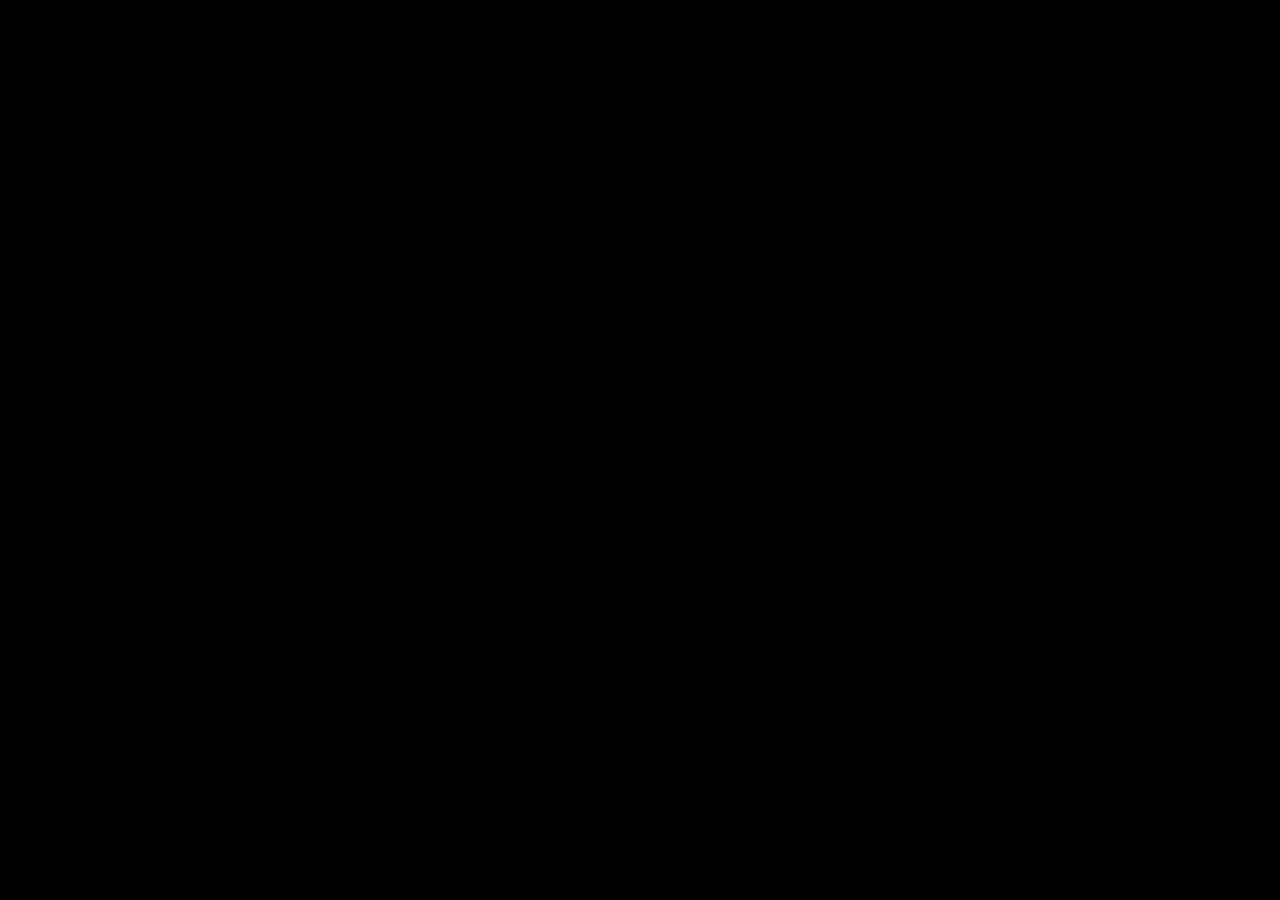
==== index.html @ a5165fe8 "Add files via upload" ====
<!doctype html>
<html lang="en">
<head>
  <meta charset="utf-8" />
  <meta name="viewport" content="width=device-width, initial-scale=1" />
  <title>Mini Ocean Game</title>

  <style>
    html, body {
      margin: 0;
      padding: 0;
      background: #000;
      overflow: hidden;
      height: 100%;
      width: 100%;
    }
    canvas {
      display: block;
    }
  </style>
</head>

<body>
  <script src="https://cdn.jsdelivr.net/npm/p5@1.9.0/lib/p5.min.js"></script>
  <script src="sketch.js"></script>
</body>
</html>
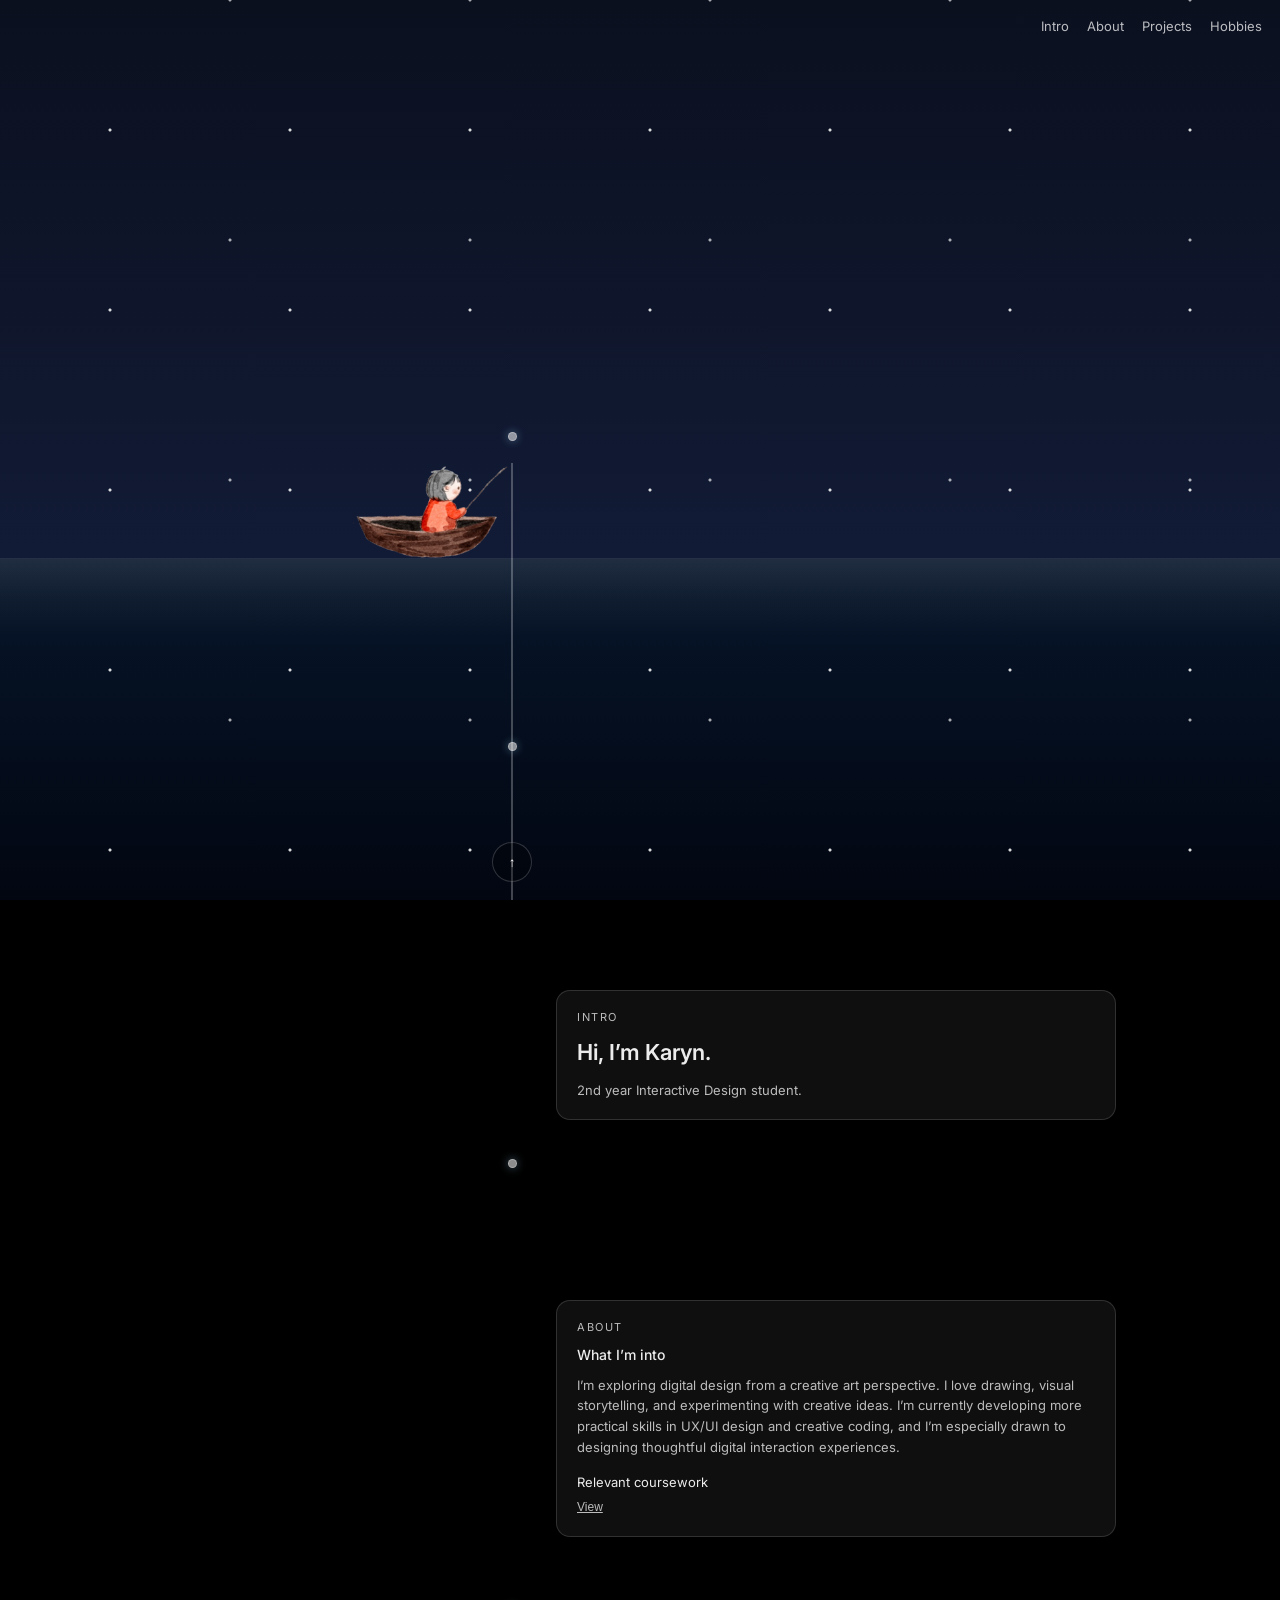
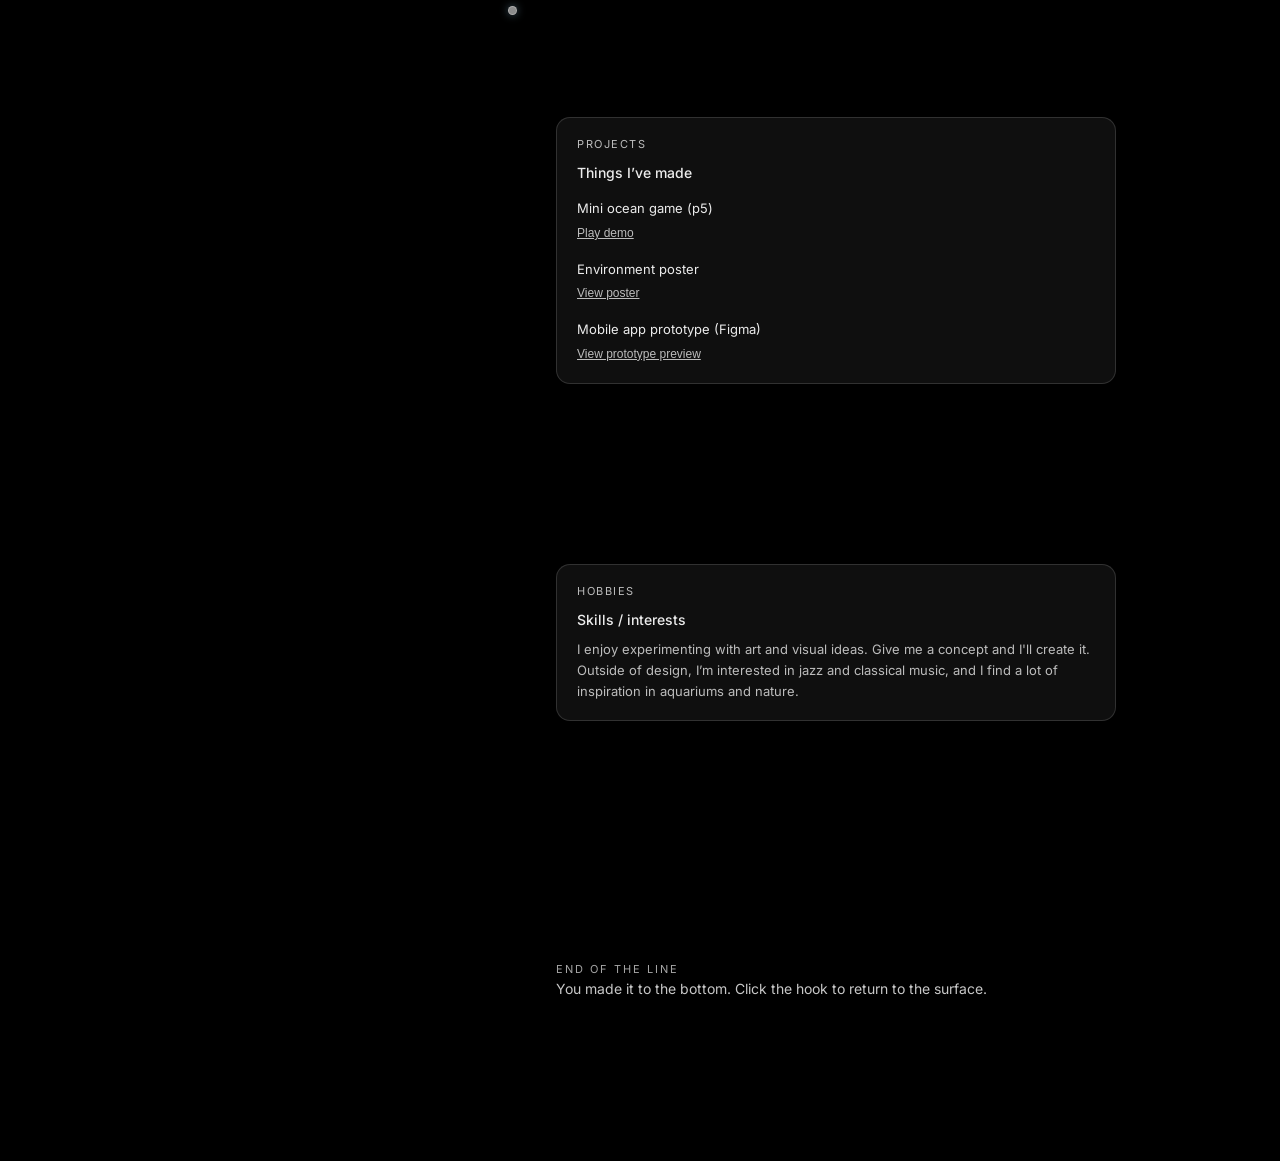
==== commit 3c1a1819: "Add files via upload" ====
--- a/index.html
+++ b/index.html
@@ -1,27 +1,152 @@
-<!doctype html>
+<!DOCTYPE html>
 <html lang="en">
 <head>
-  <meta charset="utf-8" />
-  <meta name="viewport" content="width=device-width, initial-scale=1" />
-  <title>Mini Ocean Game</title>
+  <meta charset="utf-8">
+  <meta name="viewport" content="width=device-width, initial-scale=1">
+  <title>Night Fishing</title>
 
-  <style>
-    html, body {
-      margin: 0;
-      padding: 0;
-      background: #000;
-      overflow: hidden;
-      height: 100%;
-      width: 100%;
-    }
-    canvas {
-      display: block;
-    }
-  </style>
+  <link rel="preconnect" href="https://fonts.googleapis.com">
+  <link rel="preconnect" href="https://fonts.gstatic.com" crossorigin>
+  <link href="https://fonts.googleapis.com/css2?family=Inter:wght@400;500;600&display=swap" rel="stylesheet">
+
+  <link rel="stylesheet" href="style.css">
 </head>
 
 <body>
-  <script src="https://cdn.jsdelivr.net/npm/p5@1.9.0/lib/p5.min.js"></script>
-  <script src="sketch.js"></script>
+
+  <div class="topnav">
+    <a href="#intro">Intro</a>
+    <a href="#about">About</a>
+    <a href="#projects">Projects</a>
+    <a href="#experience">Hobbies</a>
+  </div>
+
+  <div class="scene">
+    <div class="stars"></div>
+
+    <div class="fisherman">
+      <img src="assets/fisherman.png" alt="Fisherman illustration">
+    </div>
+
+    <div class="line"></div>
+
+    <div class="dots">
+      <a class="dot" href="#intro" data-target="intro"></a>
+      <a class="dot" href="#about" data-target="about"></a>
+      <a class="dot" href="#projects" data-target="projects"></a>
+      <a class="dot" href="#experience" data-target="experience"></a>
+    </div>
+
+    <div class="waterline"></div>
+    <button id="hookBtn" class="hook" type="button">↑</button>
+  </div>
+
+  <div class="content">
+
+    <div id="intro" class="card reveal">
+      <div class="label">Intro</div>
+      <h1>Hi, I’m Karyn.</h1>
+      <p>2nd year Interactive Design student.</p>
+    </div>
+
+    <div id="about" class="card reveal">
+      <div class="label">About</div>
+      <h2>What I’m into</h2>
+      <p>
+I’m exploring digital design from a creative art perspective. I love drawing, visual storytelling, and experimenting with creative 
+ideas. I’m currently developing more practical skills in UX/UI design and creative coding, and I’m especially drawn to designing
+thoughtful digital interaction experiences.
+      </p>
+      <div class="project">
+        <div class="project-title">Relevant coursework</div>
+        <button class="project-btn" type="button" data-project="coursework">View</button>
+
+        <div class="project-preview" id="project-coursework">
+          <ul class="coursework-list">
+            <li>Design Process and Methods</li>
+            <li>Design Programming</li>
+            <li>Visual Communication</li>
+            <li>Introduction to Web Design</li>
+            <li>Introduction to Interface Design</li>
+            <li>Design Theory and Culture</li>
+            <li>Introduction to Programming</li>
+          </ul>
+        </div>
+      </div>
+    </div>
+
+    <div id="projects" class="card reveal">
+      <div class="label">Projects</div>
+      <h2>Things I’ve made</h2>
+
+      <div class="project">
+        <div class="project-title">Mini ocean game (p5)</div>
+        <button class="project-btn" type="button" data-project="ocean">Play demo</button>
+
+        <div class="project-preview" id="project-ocean">
+          <iframe
+            src="games/ocean/index.html"
+            title="Mini Ocean Game"
+            loading="lazy">
+          </iframe>
+        </div>
+      </div>
+      <div class="project">
+        <div class="project-title">Environment poster</div>
+        <button class="project-btn" type="button" data-project="poster">View poster</button>
+
+        <div class="project-preview" id="project-poster">
+          <img
+            src="assets/environment-poster.jpg"
+            alt="Environment poster"
+            class="poster-img"
+            loading="lazy">
+        </div>
+      </div>
+
+<div class="project">
+  <div class="project-title">Mobile app prototype (Figma)</div>
+  <button class="project-btn" type="button" data-project="app">
+    View prototype preview
+  </button>
+
+  <div class="project-preview" id="project-app">
+
+    <div class="app-previews">
+      <img src="assets/app-01.jpg" alt="App home screen">
+      <img src="assets/app-02.jpg" alt="App main flow">
+      <img src="assets/app-03.jpg" alt="App result screen">
+    </div>
+
+<a
+  class="project-btn project-btn-link"
+  href="https://www.figma.com/proto/adWMH1ONAYwEqQCheUEfJ5/Untitled?node-id=0-1&t=eH7WxbRFPCsJQIdu-1"
+  target="_blank"
+  rel="noopener">
+  Open in Figma
+</a>
+
+
+  </div>
+</div>
+</div>
+
+    <div id="experience" class="card reveal">
+      <div class="label">Hobbies</div>
+      <h2>Skills / interests</h2>
+      <p>
+        I enjoy experimenting with art and visual ideas. Give me a concept and I'll create it.
+        Outside of design, I’m interested in jazz and classical music, and I find a lot of inspiration in aquariums and nature.
+      </p>
+    </div>
+
+    <div class="end reveal">
+      <div class="endlabel">END OF THE LINE</div>
+      <p class="endtext">You made it to the bottom. Click the hook to return to the surface.</p>
+    </div>
+
+  </div>
+
+  <script src="script.js"></script>
 </body>
 </html>
--- a/style.css
+++ b/style.css
@@ -0,0 +1,336 @@
+:root {
+  --text: rgba(255, 255, 255, 0.92);
+  --muted: rgba(255, 255, 255, 0.72);
+
+  --lineX: 40%;
+  --waterY: 62vh;
+  --lineTop: calc(var(--waterY) - 95px);
+  --skyTop: #0b101f;
+  --skyBottom: #121b36;
+  --waterTop: #07162b;
+  --waterBottom: #020611;
+}
+
+* {
+  box-sizing: border-box;
+}
+
+html, body {
+  height: 100%;
+}
+
+body {
+  margin: 0;
+  font-family: Inter, Arial, sans-serif;
+  color: var(--text);
+  background: #000;
+  overflow-x: hidden;
+  line-height: 1.6;
+}
+
+.topnav {
+  position: fixed;
+  top: 16px;
+  right: 18px;
+  z-index: 10;
+  font-size: 13px;
+}
+
+.topnav a {
+  color: var(--muted);
+  text-decoration: none;
+  margin-left: 14px;
+}
+
+.topnav a:hover {
+  color: var(--text);
+}
+
+.scene {
+  position: fixed;
+  inset: 0;
+  z-index: 0;
+  background: linear-gradient(
+    to bottom,
+    var(--skyTop) 0%,
+    var(--skyBottom) var(--waterY),
+    var(--waterTop) calc(var(--waterY) + 1px),
+    var(--waterBottom) 100%
+  );
+}
+
+.stars {
+  position: absolute;
+  inset: 0;
+  opacity: calc(0.55 * (1 - var(--day)));
+  background:
+    radial-gradient(circle, rgba(255, 255, 255, 0.85) 1px, transparent 2px) 20px 40px / 180px 180px,
+    radial-gradient(circle, rgba(255, 255, 255, 0.65) 1px, transparent 2px) 110px 120px / 240px 240px;
+}
+
+.fisherman {
+  position: absolute;
+  left: calc(var(--lineX) - 190px);
+  top: calc(var(--waterY) - 130px);
+  width: 220px;
+  pointer-events: none;
+}
+
+.fisherman img {
+  width: 100%;
+  display: block;
+  animation: bob 3.2s ease-in-out infinite;
+}
+
+@keyframes bob {
+  0% { transform: translateY(0); }
+  50% { transform: translateY(6px); }
+  100% { transform: translateY(0); }
+}
+
+.line {
+  position: absolute;
+  left: var(--lineX);
+  top: var(--lineTop);
+  height: calc(100vh - var(--lineTop));
+  width: 2px;
+  transform: translateX(-50%);
+  background: rgba(255, 255, 255, 0.25);
+}
+
+.dots {
+  position: absolute;
+  left: var(--lineX);
+  top: 0;
+  height: 100vh;
+  width: 1px;
+  transform: translateX(-50%);
+  z-index: 5;
+  pointer-events: none;
+}
+
+.dot {
+  position: absolute;
+  left: 50%;
+  width: 9px;
+  height: 9px;
+  border-radius: 50%;
+  transform: translateX(-50%);
+  background: rgba(255, 255, 255, 0.55);
+  border: 1px solid rgba(255, 255, 255, 0.3);
+  box-shadow: 0 0 8px rgba(160, 220, 255, 0.4);
+  pointer-events: auto;
+}
+
+.dot.active {
+  background: #fff;
+  box-shadow: 14px rgba(255, 220, 180, 0.85);
+}
+
+.waterline {
+  position: absolute;
+  left: 0;
+  right: 0;
+  top: var(--waterY);
+  height: 80px;
+  pointer-events: none;
+  background: linear-gradient(
+    to bottom,
+    rgba(255, 255, 255, 0.10),
+    rgba(255, 255, 255, 0.04),
+    transparent
+  );
+}
+
+.hook {
+  position: absolute;
+  left: var(--lineX);
+  bottom: 18px;
+  transform: translateX(-50%);
+  width: 40px;
+  height: 40px;
+  border-radius: 50%;
+  border: 1px solid rgba(255, 255, 255, 0.18);
+  background: rgba(0, 0, 0, 0.25);
+  color: #fff;
+  cursor: pointer;
+}
+
+.content {
+  position: relative;
+  z-index: 6;
+  width: min(560px, 86vw);
+  margin-left: calc(var(--lineX) + 44px);
+  margin-top: 110vh;
+  padding-bottom: 160px;
+}
+
+.card {
+  margin: 180px 0;
+  padding: 18px 20px;
+  background: rgba(255, 255, 255, 0.06);
+  border: 1px solid rgba(255, 255, 255, 0.14);
+  border-radius: 14px;
+  backdrop-filter: blur(10px);
+}
+
+.label {
+  font-size: 11px;
+  letter-spacing: 0.14em;
+  text-transform: uppercase;
+  color: var(--muted);
+  margin-bottom: 8px;
+}
+
+h1 {
+  margin: 0 0 10px 0;
+  font-size: clamp(18px, 2.2vw, 22px);
+  font-weight: 600;
+}
+
+h2 {
+  margin: 0 0 8px 0;
+  font-size: 14px;
+  font-weight: 500;
+}
+
+p {
+  margin: 0;
+  font-size: 13px;
+  color: var(--muted);
+}
+
+.project {
+  margin-top: 14px;
+}
+
+.project-title {
+  font-size: 13px;
+  color: var(--text);
+}
+
+.project-btn {
+  margin-top: 6px;
+  font-size: 12px;
+  color: var(--muted);
+  background: none;
+  border: none;
+  padding: 0;
+  cursor: pointer;
+  text-decoration: underline;
+}
+
+.project-btn:hover {
+  color: var(--text);
+}
+
+.project-preview {
+  margin-top: 10px;
+  display: none;
+}
+
+.project-preview iframe {
+  width: 100%;
+  height: 320px;
+  border-radius: 10px;
+  border: 1px solid rgba(255, 255, 255, 0.14);
+  background: #000;
+}
+
+.project-muted {
+  font-size: 12px;
+  color: var(--muted);
+}
+
+.end {
+  margin-top: 240px;
+  max-width: 46ch;
+}
+
+.endlabel {
+  font-size: 11px;
+  letter-spacing: 0.18em;
+  color: rgba(255, 255, 255, 0.65);
+}
+
+.endtext {
+  font-size: 14px;
+  color: rgba(255, 255, 255, 0.78);
+}
+
+.reveal {
+  opacity: 0;
+  transform: translateY(14px);
+  transition: 0.6s ease;
+}
+
+.reveal.show {
+  opacity: 1;
+  transform: none;
+}
+
+.poster-img {
+width: 100%;
+max-width: 520px;
+display: block;
+margin-top: 12px;
+border-radius: 14px;
+border: 1px solid rgba(255,255,255,0.18);
+box-shadow: 0 12px 28px rgba(0,0,0,0.35);
+transition: transform 0.25s ease;
+}
+
+.poster-img:hover {
+transform: scale(1.02);
+}
+
+.coursework {
+margin-top: 12px;
+padding-left: 18px;
+line-height: 1.6;
+opacity: 0.9;
+}
+
+.coursework li {
+margin: 6px 0;
+}
+
+.coursework li::marker {
+color: rgba(255,255,255,0.6);
+}
+
+.card ul {
+  margin: 12px 0 0 0;
+  padding-left: 18px;
+  color: var(--muted);
+  font-size: 13px;
+  line-height: 1.6;
+}
+
+.card ul li {
+  margin: 6px 0;
+}
+
+.card ul li::marker {
+  color: rgba(255, 255, 255, 0.45);
+}
+
+.app-previews {
+  display: grid;
+  grid-template-columns: repeat(auto-fit, minmax(160px, 1fr));
+  gap: 12px;
+  margin-bottom: 12px;
+}
+
+.app-previews img {
+  width: 100%;
+  border-radius: 12px;
+  display: block;
+}
+
+.project-link {
+  display: inline-block;
+  margin-top: 8px;
+  font-weight: 600;
+  text-decoration: none;
+}
